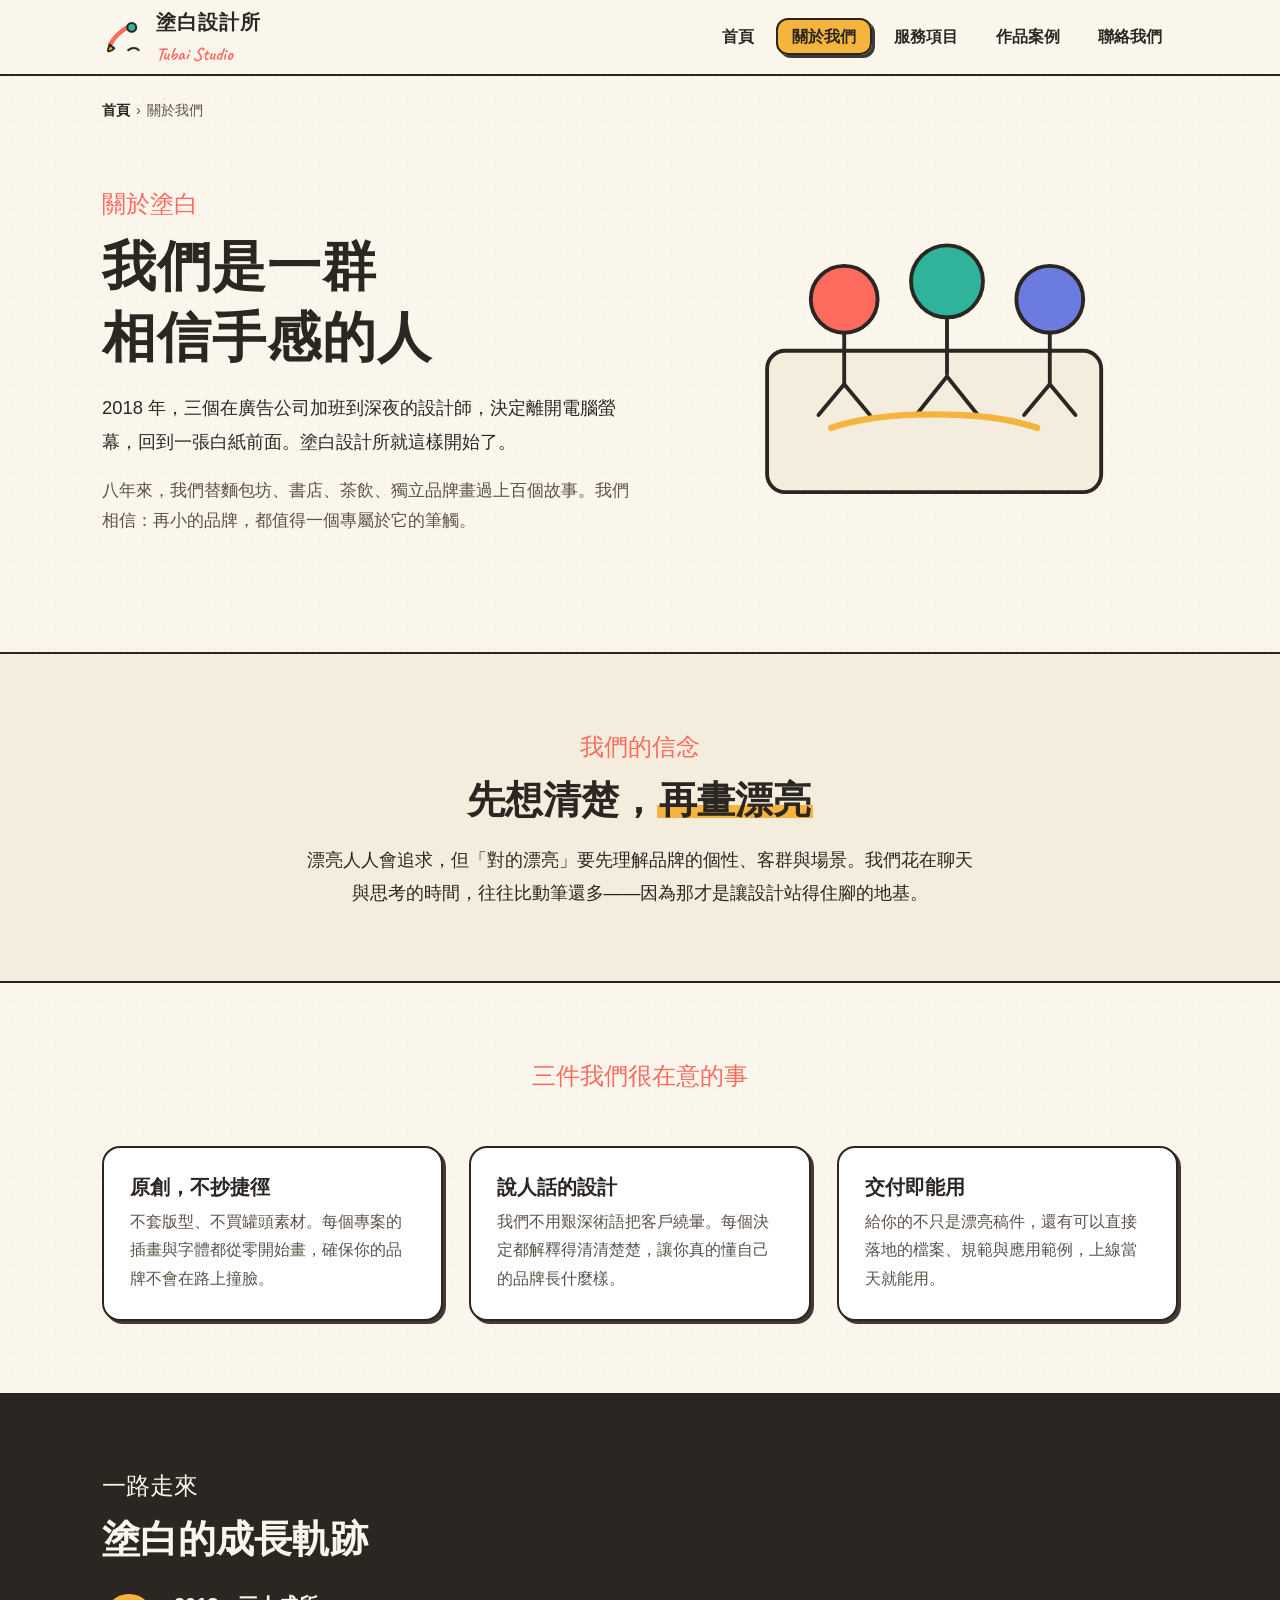
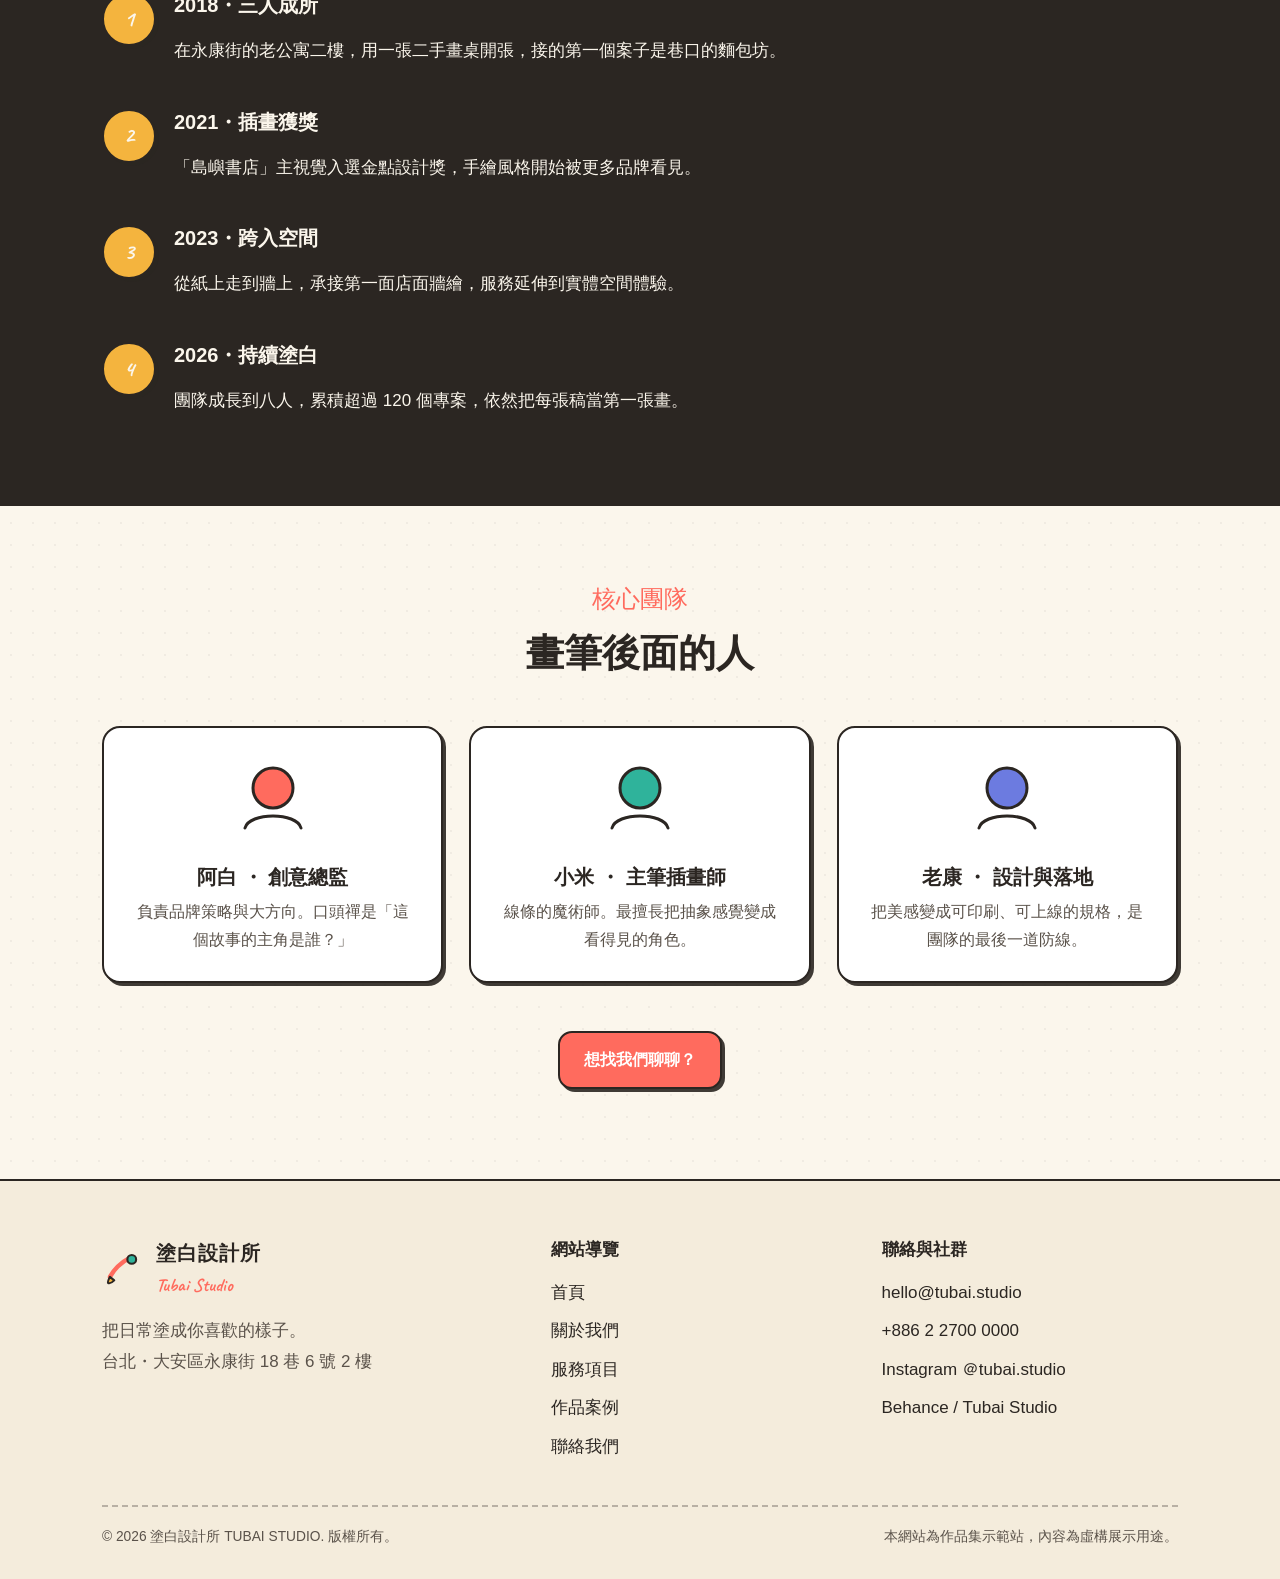
==== about.html @ 1f102efc "塗白設計所 TUBAI STUDIO — 手繪品牌官網（5 頁，預覽版）" ====
<!DOCTYPE html>
<html lang="zh-Hant">
<head>
<meta charset="UTF-8">
<meta name="viewport" content="width=device-width, initial-scale=1">
<title>關於塗白設計所｜我們的故事與設計理念 - TUBAI STUDIO</title>
<meta name="description" content="認識塗白設計所：一群相信手感的插畫與品牌設計師。了解我們的成立故事、設計理念「先想清楚、再畫漂亮」與三人核心團隊。">
<meta name="keywords" content="塗白設計所介紹,設計工作室理念,插畫師團隊,品牌設計師,台北插畫工作室,手繪設計流程">
<meta name="author" content="塗白設計所 TUBAI STUDIO">
<link rel="canonical" href="https://izzo24.github.io/tubai-studio/about.html">
<meta property="og:type" content="article">
<meta property="og:site_name" content="塗白設計所 TUBAI STUDIO">
<meta property="og:title" content="關於塗白設計所｜我們的故事與設計理念">
<meta property="og:description" content="一群相信手感的插畫與品牌設計師。先想清楚、再畫漂亮，是我們八年來不變的工作方式。">
<meta property="og:url" content="https://izzo24.github.io/tubai-studio/about.html">
<meta property="og:image" content="https://izzo24.github.io/tubai-studio/assets/og-cover.png">
<meta property="og:locale" content="zh_TW">
<meta name="twitter:card" content="summary_large_image">
<meta name="twitter:title" content="關於塗白設計所｜我們的故事與設計理念">
<meta name="twitter:description" content="一群相信手感的插畫與品牌設計師。先想清楚、再畫漂亮。">
<meta name="twitter:image" content="https://izzo24.github.io/tubai-studio/assets/og-cover.png">
<link rel="icon" type="image/svg+xml" href="./assets/favicon.svg">
<link rel="apple-touch-icon" href="./assets/favicon.png">
<link rel="stylesheet" href="./assets/style.css">
<script type="application/ld+json">
{
  "@context":"https://schema.org",
  "@type":"AboutPage",
  "name":"關於塗白設計所",
  "url":"https://izzo24.github.io/tubai-studio/about.html",
  "description":"塗白設計所的成立故事、設計理念與核心團隊介紹。",
  "publisher":{"@type":"Organization","name":"塗白設計所 TUBAI STUDIO","url":"https://izzo24.github.io/tubai-studio/"}
}
</script>
<script type="application/ld+json">
{
  "@context":"https://schema.org",
  "@type":"BreadcrumbList",
  "itemListElement":[
    {"@type":"ListItem","position":1,"name":"首頁","item":"https://izzo24.github.io/tubai-studio/"},
    {"@type":"ListItem","position":2,"name":"關於我們","item":"https://izzo24.github.io/tubai-studio/about.html"}
  ]
}
</script>
</head>
<body>
<header class="site-header">
  <div class="wrap nav">
    <a class="brand" href="./index.html" aria-label="塗白設計所首頁">
      <svg viewBox="0 0 48 48" aria-hidden="true"><g fill="none" stroke="#2B2622" stroke-width="2.4" stroke-linecap="round" stroke-linejoin="round"><path d="M9 33c5-9 12-16 23-22" stroke="#FF6B5E" stroke-width="5"/><path d="M9 33c-2 4-3 6-2 7 2 1 5-1 7-3z" fill="#F4B43E"/><circle cx="34" cy="13" r="5" fill="#2FB39B"/><path d="M30 39c4-3 9-3 12 0"/></g></svg>
      <span><span class="zh">塗白設計所</span><br><span class="en">Tubai Studio</span></span>
    </a>
    <button class="nav-toggle" aria-label="開啟選單" aria-expanded="false" aria-controls="primary-nav"><span></span></button>
    <nav aria-label="主要導覽">
      <ul class="nav-links" id="primary-nav">
        <li><a href="./index.html">首頁</a></li>
        <li><a href="./about.html" aria-current="page">關於我們</a></li>
        <li><a href="./services.html">服務項目</a></li>
        <li><a href="./works.html">作品案例</a></li>
        <li><a href="./contact.html">聯絡我們</a></li>
      </ul>
    </nav>
  </div>
</header>

<div class="wrap"><nav class="crumbs" aria-label="麵包屑"><a href="./index.html">首頁</a><span>›</span>關於我們</nav></div>

<main>
<section style="padding-top:34px;">
  <div class="wrap hero-grid">
    <div>
      <p class="eyebrow">關於塗白</p>
      <h1>我們是一群<br>相信手感的人</h1>
      <p class="lead">2018 年，三個在廣告公司加班到深夜的設計師，決定離開電腦螢幕，回到一張白紙前面。塗白設計所就這樣開始了。</p>
      <p>八年來，我們替麵包坊、書店、茶飲、獨立品牌畫過上百個故事。我們相信：再小的品牌，都值得一個專屬於它的筆觸。</p>
    </div>
    <div class="hero-art">
      <svg class="float" viewBox="0 0 380 320" role="img" aria-label="手繪插畫：三個人圍著一張畫桌一起塗鴉">
        <g fill="none" stroke="#2B2622" stroke-width="3" stroke-linecap="round" stroke-linejoin="round">
          <rect x="60" y="150" width="260" height="110" rx="14" fill="#F4ECDC"/>
          <circle cx="120" cy="110" r="26" fill="#FF6B5E"/><path d="M120 136v40" /><path d="M100 200l20-24 20 24"/>
          <circle cx="200" cy="96" r="28" fill="#2FB39B"/><path d="M200 124v44"/><path d="M176 200l24-30 24 30"/>
          <circle cx="280" cy="110" r="26" fill="#6C7BE0"/><path d="M280 136v40"/><path d="M260 200l20-24 20 24"/>
          <path d="M110 210c40-14 120-14 160 0" stroke="#F4B43E" stroke-width="5"/>
        </g>
      </svg>
    </div>
  </div>
</section>

<section style="background:var(--paper-2);border-top:2.5px solid var(--line);border-bottom:2.5px solid var(--line);">
  <div class="wrap center">
    <p class="eyebrow">我們的信念</p>
    <h2>先想清楚，<span class="underline">再畫漂亮</span></h2>
    <p class="lead" style="max-width:680px;margin:0 auto;">漂亮人人會追求，但「對的漂亮」要先理解品牌的個性、客群與場景。我們花在聊天與思考的時間，往往比動筆還多——因為那才是讓設計站得住腳的地基。</p>
  </div>
</section>

<section>
  <div class="wrap">
    <p class="eyebrow center">三件我們很在意的事</p>
    <div class="grid cols-3 mt-l">
      <article class="card reveal"><h3>原創，不抄捷徑</h3><p>不套版型、不買罐頭素材。每個專案的插畫與字體都從零開始畫，確保你的品牌不會在路上撞臉。</p></article>
      <article class="card reveal"><h3>說人話的設計</h3><p>我們不用艱深術語把客戶繞暈。每個決定都解釋得清清楚楚，讓你真的懂自己的品牌長什麼樣。</p></article>
      <article class="card reveal"><h3>交付即能用</h3><p>給你的不只是漂亮稿件，還有可以直接落地的檔案、規範與應用範例，上線當天就能用。</p></article>
    </div>
  </div>
</section>

<section class="band">
  <div class="wrap">
    <p class="eyebrow">一路走來</p>
    <h2>塗白的成長軌跡</h2>
    <div class="steps mt-m">
      <div class="step reveal"><div class="num"></div><div><h3 style="color:var(--paper)">2018・三人成所</h3><p>在永康街的老公寓二樓，用一張二手畫桌開張，接的第一個案子是巷口的麵包坊。</p></div></div>
      <div class="step reveal"><div class="num"></div><div><h3 style="color:var(--paper)">2021・插畫獲獎</h3><p>「島嶼書店」主視覺入選金點設計獎，手繪風格開始被更多品牌看見。</p></div></div>
      <div class="step reveal"><div class="num"></div><div><h3 style="color:var(--paper)">2023・跨入空間</h3><p>從紙上走到牆上，承接第一面店面牆繪，服務延伸到實體空間體驗。</p></div></div>
      <div class="step reveal"><div class="num"></div><div><h3 style="color:var(--paper)">2026・持續塗白</h3><p>團隊成長到八人，累積超過 120 個專案，依然把每張稿當第一張畫。</p></div></div>
    </div>
  </div>
</section>

<section>
  <div class="wrap">
    <p class="eyebrow center">核心團隊</p>
    <h2 class="center">畫筆後面的人</h2>
    <div class="grid cols-3 mt-l">
      <article class="card center reveal">
        <svg class="icon" style="width:88px;height:88px;margin:0 auto 12px;" viewBox="0 0 88 88" aria-hidden="true"><g fill="none" stroke="#2B2622" stroke-width="3" stroke-linecap="round"><circle cx="44" cy="34" r="20" fill="#FF6B5E"/><path d="M16 74c4-16 52-16 56 0"/></g></svg>
        <h3>阿白 ・ 創意總監</h3><p>負責品牌策略與大方向。口頭禪是「這個故事的主角是誰？」</p>
      </article>
      <article class="card center reveal">
        <svg class="icon" style="width:88px;height:88px;margin:0 auto 12px;" viewBox="0 0 88 88" aria-hidden="true"><g fill="none" stroke="#2B2622" stroke-width="3" stroke-linecap="round"><circle cx="44" cy="34" r="20" fill="#2FB39B"/><path d="M16 74c4-16 52-16 56 0"/></g></svg>
        <h3>小米 ・ 主筆插畫師</h3><p>線條的魔術師。最擅長把抽象感覺變成看得見的角色。</p>
      </article>
      <article class="card center reveal">
        <svg class="icon" style="width:88px;height:88px;margin:0 auto 12px;" viewBox="0 0 88 88" aria-hidden="true"><g fill="none" stroke="#2B2622" stroke-width="3" stroke-linecap="round"><circle cx="44" cy="34" r="20" fill="#6C7BE0"/><path d="M16 74c4-16 52-16 56 0"/></g></svg>
        <h3>老康 ・ 設計與落地</h3><p>把美感變成可印刷、可上線的規格，是團隊的最後一道防線。</p>
      </article>
    </div>
    <p class="center mt-l"><a class="btn" href="./contact.html">想找我們聊聊？</a></p>
  </div>
</section>
</main>

<footer class="site-footer">
  <div class="wrap">
    <div class="foot-grid">
      <div>
        <a class="brand" href="./index.html" aria-label="塗白設計所首頁">
          <svg viewBox="0 0 48 48" aria-hidden="true"><g fill="none" stroke="#2B2622" stroke-width="2.4" stroke-linecap="round" stroke-linejoin="round"><path d="M9 33c5-9 12-16 23-22" stroke="#FF6B5E" stroke-width="5"/><path d="M9 33c-2 4-3 6-2 7 2 1 5-1 7-3z" fill="#F4B43E"/><circle cx="34" cy="13" r="5" fill="#2FB39B"/></g></svg>
          <span><span class="zh">塗白設計所</span><br><span class="en">Tubai Studio</span></span>
        </a>
        <p class="mt-s">把日常塗成你喜歡的樣子。<br>台北・大安區永康街 18 巷 6 號 2 樓</p>
      </div>
      <div><h4>網站導覽</h4><ul><li><a href="./index.html">首頁</a></li><li><a href="./about.html">關於我們</a></li><li><a href="./services.html">服務項目</a></li><li><a href="./works.html">作品案例</a></li><li><a href="./contact.html">聯絡我們</a></li></ul></div>
      <div><h4>聯絡與社群</h4><ul><li><a href="./contact.html">hello@tubai.studio</a></li><li><a href="./contact.html">+886 2 2700 0000</a></li><li><a href="./contact.html">Instagram ＠tubai.studio</a></li><li><a href="./contact.html">Behance / Tubai Studio</a></li></ul></div>
    </div>
    <div class="foot-bottom">
      <span>© <span data-year>2026</span> 塗白設計所 TUBAI STUDIO. 版權所有。</span>
      <span>本網站為作品集示範站，內容為虛構展示用途。</span>
    </div>
  </div>
</footer>
<script src="./assets/main.js"></script>
</body>
</html>
---- assets/style.css ----
/* ===========================================================
   塗白設計所 TUBAI STUDIO — 手繪塗鴉風格樣式
   色彩、字體、版面皆以 CSS 變數管理；RWD 行動優先
   =========================================================== */
@import url('https://fonts.googleapis.com/css2?family=Gaegu:wght@400;700&family=Caveat:wght@500;700&display=swap');

:root{
  --paper:#FBF6EC;
  --paper-2:#F4ECDC;
  --ink:#2B2622;
  --ink-soft:#5A524A;
  --line:#2B2622;
  --coral:#FF6B5E;
  --mustard:#F4B43E;
  --teal:#2FB39B;
  --peri:#6C7BE0;
  --pink:#F58FB4;
  --white:#FFFFFF;
  --shadow:6px 6px 0 rgba(43,38,34,.9);
  --shadow-sm:3px 3px 0 rgba(43,38,34,.9);
  --radius:18px;
  --maxw:1120px;
  --hand:'Caveat',cursive;
  --zh:"PingFang TC","Noto Sans TC","Microsoft JhengHei","Heiti TC",sans-serif;
}

*{box-sizing:border-box;}
html{scroll-behavior:smooth;}
body{
  margin:0;
  font-family:var(--zh);
  color:var(--ink);
  background-color:var(--paper);
  background-image:
    radial-gradient(rgba(43,38,34,.05) 1px, transparent 1px);
  background-size:22px 22px;
  line-height:1.8;
  font-size:17px;
  -webkit-font-smoothing:antialiased;
}
img{max-width:100%;display:block;}
a{color:var(--ink);text-decoration:none;}
.wrap{max-width:var(--maxw);margin:0 auto;padding:0 22px;}

/* ---------- 手繪邊框小工具 ---------- */
.sketch{
  border:2.5px solid var(--line);
  border-radius:255px 15px 225px 15px/15px 225px 15px 255px;
  background:var(--white);
}
.tape{
  position:absolute;width:90px;height:26px;
  background:rgba(244,180,62,.55);
  border:1px dashed rgba(43,38,34,.35);
  transform:rotate(-4deg);
}

/* ---------- 導覽列 ---------- */
.site-header{
  position:sticky;top:0;z-index:50;
  background:rgba(251,246,236,.92);
  backdrop-filter:blur(6px);
  border-bottom:2.5px solid var(--line);
}
.nav{display:flex;align-items:center;justify-content:space-between;height:74px;}
.brand{display:flex;align-items:center;gap:12px;font-weight:700;}
.brand svg{width:42px;height:42px;flex:none;}
.brand .zh{font-size:1.25rem;letter-spacing:1px;}
.brand .en{font-family:var(--hand);font-size:1.15rem;color:var(--coral);line-height:1;}
.nav-links{display:flex;gap:6px;align-items:center;list-style:none;margin:0;padding:0;}
.nav-links a{
  padding:8px 14px;border-radius:12px;font-weight:700;font-size:.98rem;
  border:2.5px solid transparent;transition:.15s;
}
.nav-links a:hover{border-color:var(--line);background:var(--white);}
.nav-links a[aria-current="page"]{background:var(--mustard);border-color:var(--line);box-shadow:var(--shadow-sm);}
.nav-toggle{display:none;background:var(--white);border:2.5px solid var(--line);border-radius:12px;
  width:46px;height:42px;cursor:pointer;align-items:center;justify-content:center;}
.nav-toggle span,.nav-toggle span::before,.nav-toggle span::after{
  content:"";display:block;width:22px;height:2.6px;background:var(--ink);border-radius:3px;position:relative;}
.nav-toggle span::before{position:absolute;top:-7px;}
.nav-toggle span::after{position:absolute;top:7px;}

/* ---------- 區塊通用 ---------- */
section{padding:72px 0;}
.eyebrow{font-family:var(--hand);font-size:1.5rem;color:var(--coral);margin:0 0 6px;}
h1,h2,h3{line-height:1.3;margin:0 0 18px;}
h1{font-size:clamp(2.1rem,5vw,3.4rem);font-weight:700;letter-spacing:1px;}
h2{font-size:clamp(1.7rem,3.6vw,2.4rem);}
h3{font-size:1.25rem;}
p{margin:0 0 18px;color:var(--ink-soft);}
.lead{font-size:1.15rem;color:var(--ink);}
.underline{
  background:linear-gradient(transparent 62%, var(--mustard) 62% 92%, transparent 92%);
  padding:0 2px;
}

/* ---------- 按鈕 ---------- */
.btn{
  display:inline-flex;align-items:center;gap:8px;
  font-weight:700;font-size:1rem;cursor:pointer;
  padding:13px 24px;border-radius:14px;
  border:2.5px solid var(--line);background:var(--coral);color:var(--white);
  box-shadow:var(--shadow-sm);transition:transform .12s,box-shadow .12s;
}
.btn:hover{transform:translate(-2px,-2px);box-shadow:5px 5px 0 rgba(43,38,34,.9);}
.btn.alt{background:var(--white);color:var(--ink);}
.btn.teal{background:var(--teal);color:var(--white);}

/* ---------- Hero ---------- */
.hero{position:relative;padding:84px 0 64px;}
.hero-grid{display:grid;grid-template-columns:1.05fr .95fr;gap:48px;align-items:center;}
.hero h1 span.brush{color:var(--coral);}
.hero .actions{display:flex;gap:14px;flex-wrap:wrap;margin-top:8px;}
.hero-art{position:relative;}

/* ---------- 卡片網格 ---------- */
.grid{display:grid;gap:26px;}
.grid.cols-3{grid-template-columns:repeat(3,1fr);}
.grid.cols-2{grid-template-columns:repeat(2,1fr);}
.card{
  position:relative;background:var(--white);
  border:2.5px solid var(--line);border-radius:var(--radius);
  padding:26px;box-shadow:var(--shadow-sm);transition:transform .14s;
}
.card:hover{transform:translateY(-4px);}
.card .icon{width:64px;height:64px;margin-bottom:14px;}
.card h3{margin-bottom:8px;}
.card p{margin-bottom:0;font-size:.98rem;}
.badge{
  display:inline-block;font-family:var(--hand);font-size:1.2rem;
  background:var(--peri);color:var(--white);border:2.5px solid var(--line);
  padding:1px 12px;border-radius:20px;transform:rotate(-2deg);
}

/* ---------- 作品 ---------- */
.work{
  position:relative;border:2.5px solid var(--line);border-radius:var(--radius);
  overflow:hidden;background:var(--white);box-shadow:var(--shadow-sm);
}
.work .thumb{aspect-ratio:4/3;border-bottom:2.5px solid var(--line);}
.work .meta{padding:18px 20px;}
.work .meta h3{margin-bottom:4px;}
.work .meta p{margin:0;font-size:.92rem;}
.tag{
  display:inline-block;font-size:.8rem;font-weight:700;
  background:var(--paper-2);border:2px solid var(--line);border-radius:20px;
  padding:2px 10px;margin:6px 6px 0 0;
}

/* ---------- 區塊：彩色橫幅 ---------- */
.band{background:var(--ink);color:var(--paper);position:relative;overflow:hidden;}
.band h2,.band p{color:var(--paper);}
.band .wrap{position:relative;z-index:2;}

/* ---------- 步驟流程 ---------- */
.steps{counter-reset:step;display:grid;gap:24px;}
.step{display:flex;gap:18px;align-items:flex-start;}
.step .num{
  counter-increment:step;flex:none;width:54px;height:54px;border-radius:50%;
  border:2.5px solid var(--line);background:var(--mustard);
  display:flex;align-items:center;justify-content:center;font-weight:700;font-size:1.4rem;
  font-family:var(--hand);box-shadow:var(--shadow-sm);
}
.step .num::before{content:counter(step);}

/* ---------- 表單 ---------- */
.form-grid{display:grid;gap:18px;grid-template-columns:1fr 1fr;}
.field{display:flex;flex-direction:column;gap:6px;}
.field.full{grid-column:1/-1;}
label{font-weight:700;font-size:.95rem;}
input,textarea,select{
  font-family:var(--zh);font-size:1rem;padding:12px 14px;
  border:2.5px solid var(--line);border-radius:12px;background:var(--white);color:var(--ink);
}
input:focus,textarea:focus,select:focus{outline:none;box-shadow:var(--shadow-sm);}
.form-note{font-size:.86rem;color:var(--ink-soft);}
.form-status{font-weight:700;color:var(--teal);min-height:1.4em;}

/* ---------- 麵包屑 ---------- */
.crumbs{font-size:.9rem;color:var(--ink-soft);padding-top:22px;}
.crumbs a{font-weight:700;}
.crumbs span{margin:0 6px;}

/* ---------- 統計 ---------- */
.stats{display:grid;grid-template-columns:repeat(4,1fr);gap:20px;text-align:center;}
.stat .n{font-family:var(--hand);font-size:3rem;color:var(--coral);line-height:1;}
.stat .l{font-weight:700;}

/* ---------- 頁尾 ---------- */
.site-footer{background:var(--paper-2);border-top:2.5px solid var(--line);padding:54px 0 30px;}
.foot-grid{display:grid;grid-template-columns:1.4fr 1fr 1fr;gap:34px;}
.foot-grid h4{margin:0 0 12px;font-size:1.05rem;}
.foot-grid ul{list-style:none;margin:0;padding:0;}
.foot-grid li{margin-bottom:8px;}
.foot-grid a:hover{color:var(--coral);}
.foot-bottom{margin-top:34px;padding-top:18px;border-top:2px dashed rgba(43,38,34,.3);
  display:flex;justify-content:space-between;flex-wrap:wrap;gap:10px;font-size:.86rem;color:var(--ink-soft);}

/* ---------- 雜項 ---------- */
.center{text-align:center;}
.mt-s{margin-top:14px;}.mt-m{margin-top:28px;}.mt-l{margin-top:48px;}
.divider-wave{display:block;width:100%;height:36px;color:var(--line);}
.float{animation:bob 5s ease-in-out infinite;}
@keyframes bob{0%,100%{transform:translateY(0)}50%{transform:translateY(-12px)}}
.reveal{opacity:0;transform:translateY(18px);transition:opacity .6s,transform .6s;}
.reveal.in{opacity:1;transform:none;}

/* ---------- RWD ---------- */
@media (max-width:860px){
  .hero-grid{grid-template-columns:1fr;gap:30px;}
  .grid.cols-3{grid-template-columns:1fr 1fr;}
  .foot-grid{grid-template-columns:1fr 1fr;}
  .stats{grid-template-columns:1fr 1fr;}
}
@media (max-width:640px){
  .nav-toggle{display:flex;}
  .nav-links{
    position:absolute;top:74px;left:0;right:0;flex-direction:column;align-items:stretch;
    background:var(--paper);border-bottom:2.5px solid var(--line);padding:14px 22px;gap:8px;
    display:none;
  }
  .nav-links.open{display:flex;}
  .nav-links a{padding:12px 14px;border:2px solid var(--line);background:var(--white);}
  .grid.cols-3,.grid.cols-2,.form-grid{grid-template-columns:1fr;}
  .foot-grid{grid-template-columns:1fr;}
  .stats{grid-template-columns:1fr 1fr;}
  section{padding:54px 0;}
}
@media (prefers-reduced-motion:reduce){
  *{animation:none!important;transition:none!important;}
  .reveal{opacity:1;transform:none;}
}
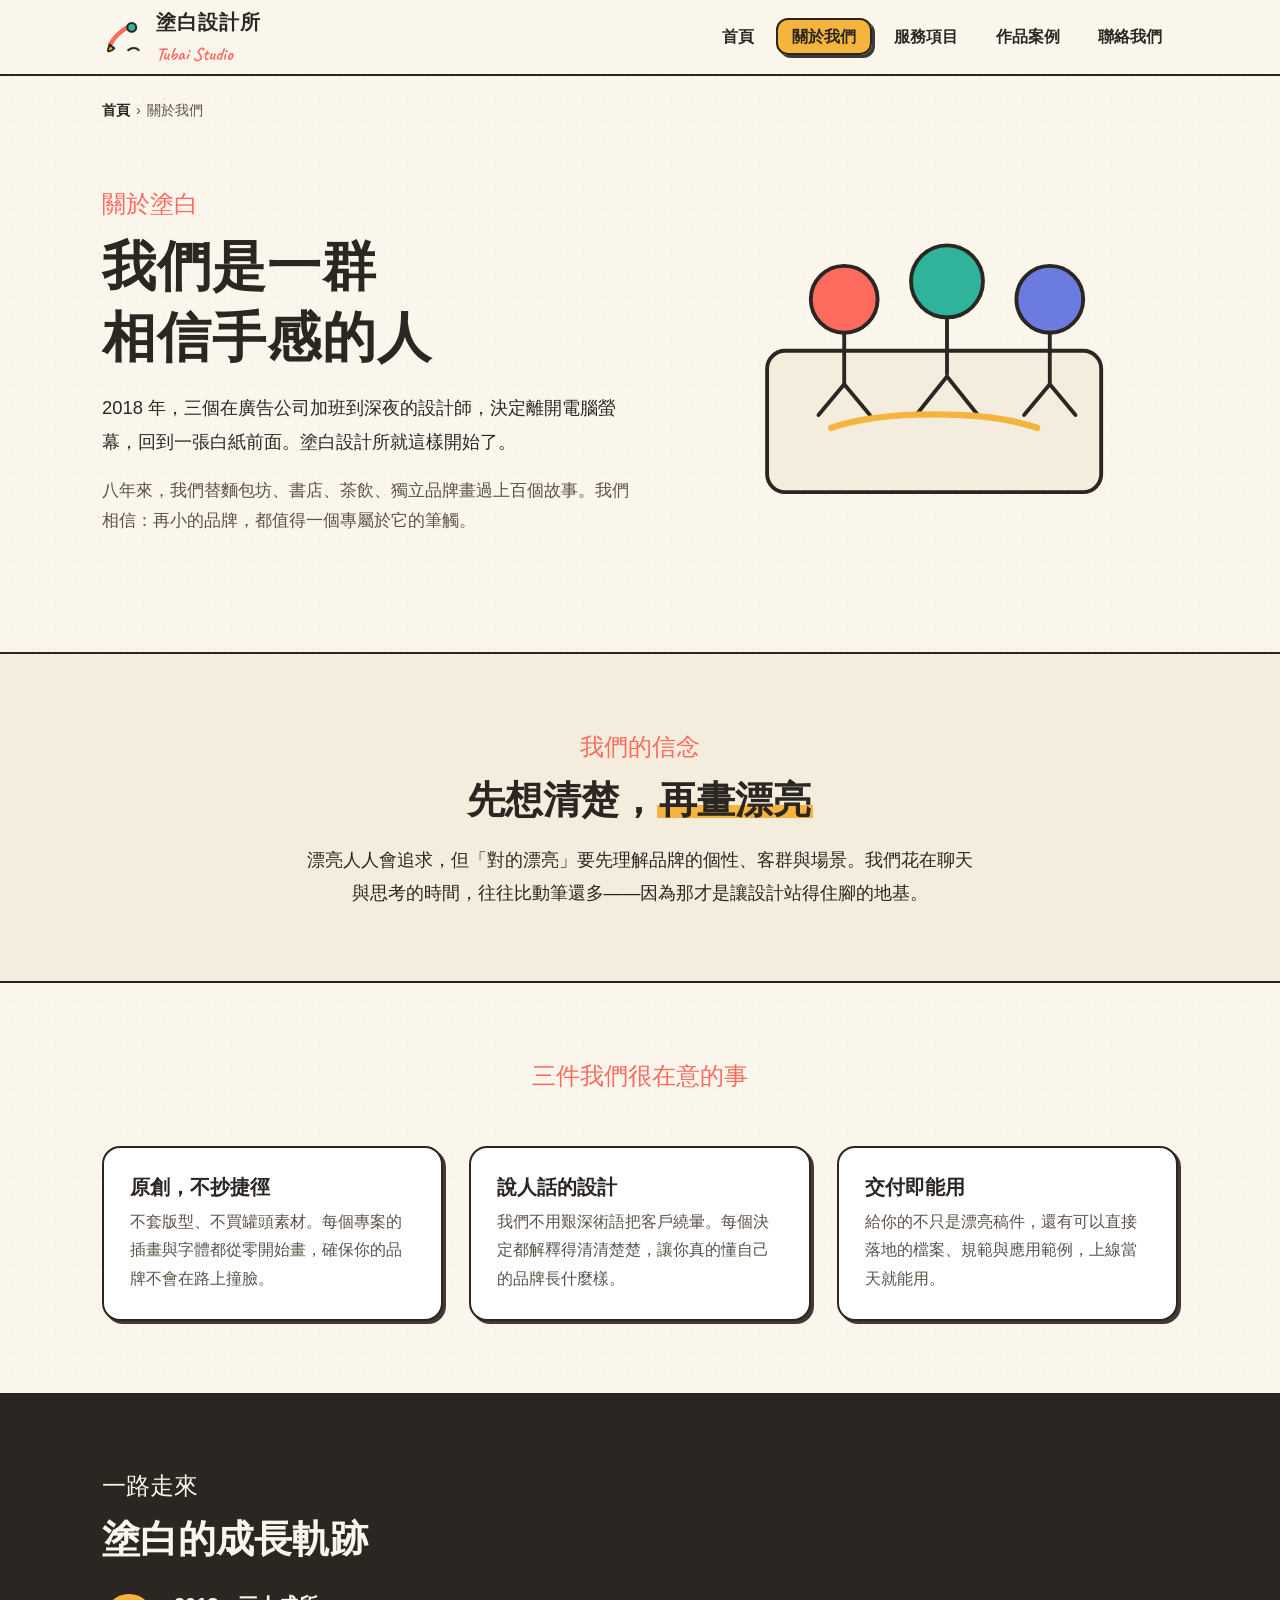
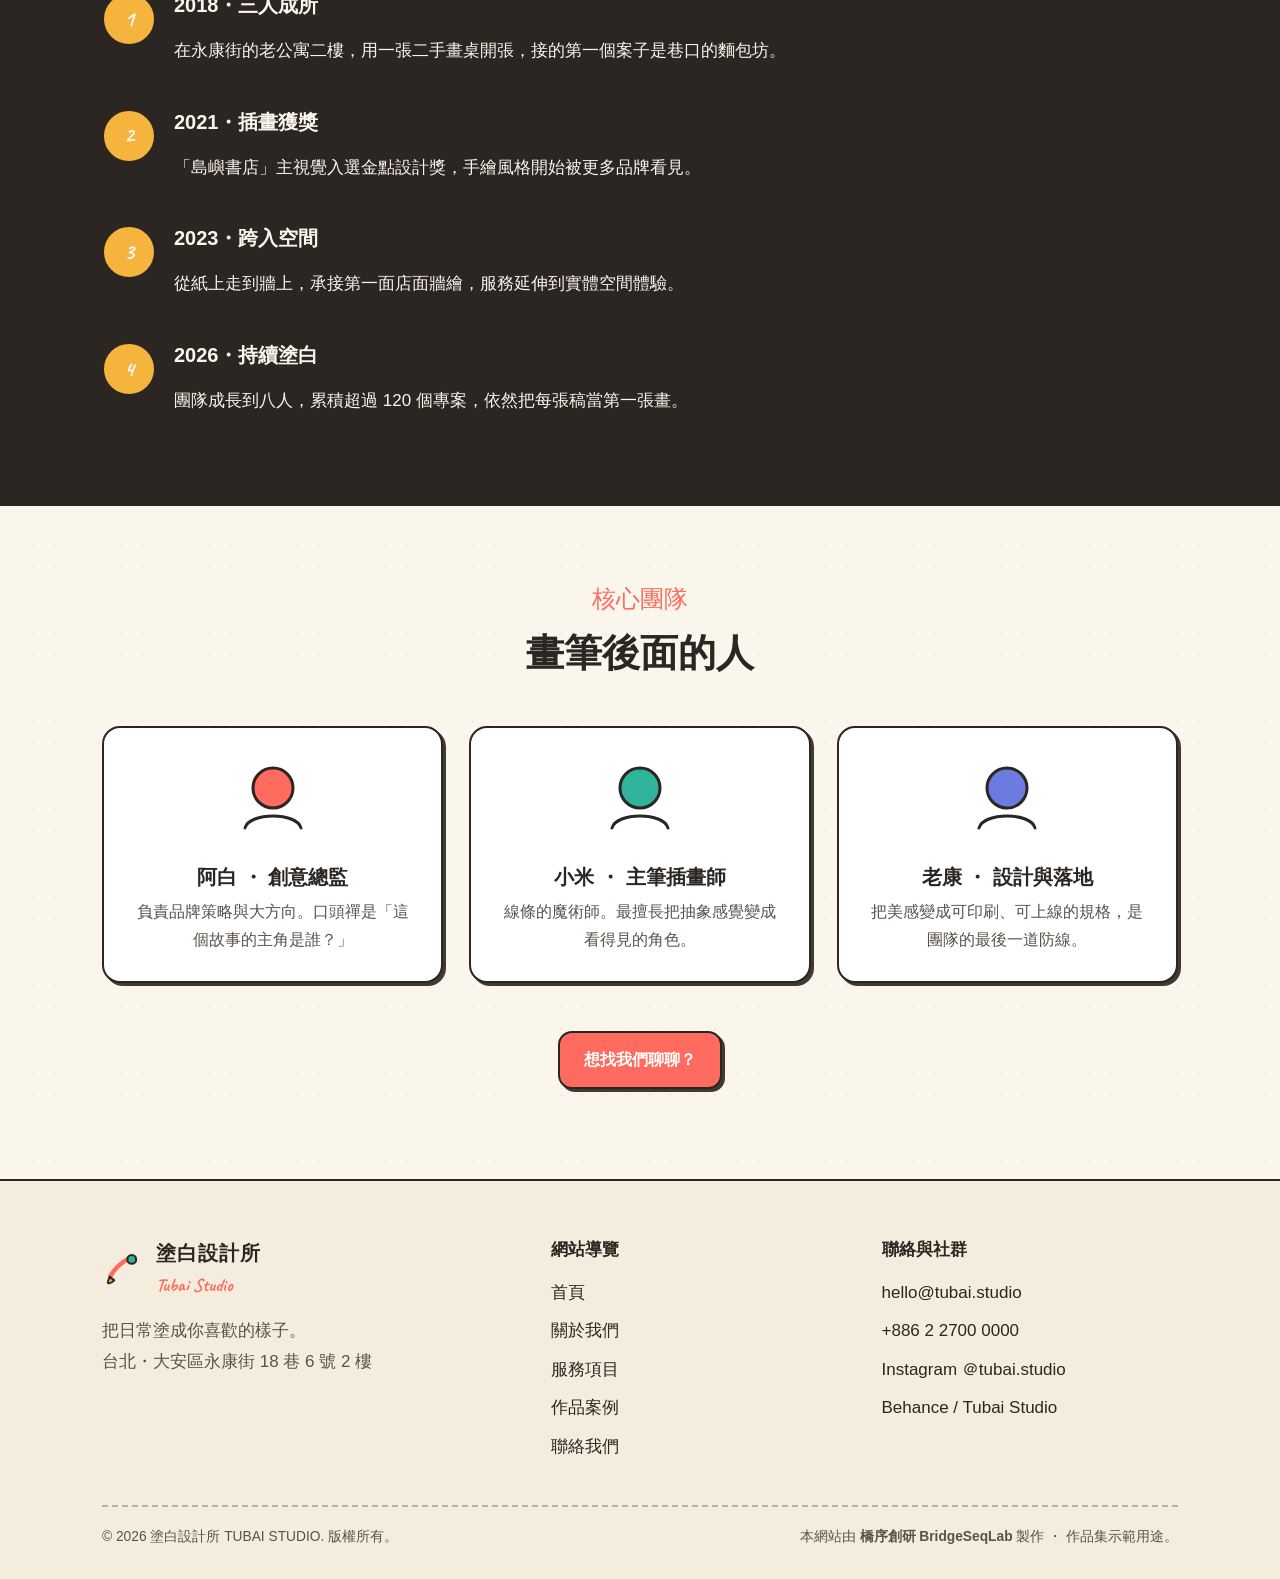
==== commit 52c208d2: "footer：加上製作公司 橋序創研 BridgeSeqLab 署名連結" ====
--- a/about.html
+++ b/about.html
@@ -158,7 +158,7 @@
     </div>
     <div class="foot-bottom">
       <span>© <span data-year>2026</span> 塗白設計所 TUBAI STUDIO. 版權所有。</span>
-      <span>本網站為作品集示範站，內容為虛構展示用途。</span>
+      <span>本網站由 <a href="https://bridgeseqlab.com" target="_blank" rel="noopener" style="font-weight:700;color:inherit;">橋序創研 BridgeSeqLab</a> 製作 ・ 作品集示範用途。</span>
     </div>
   </div>
 </footer>
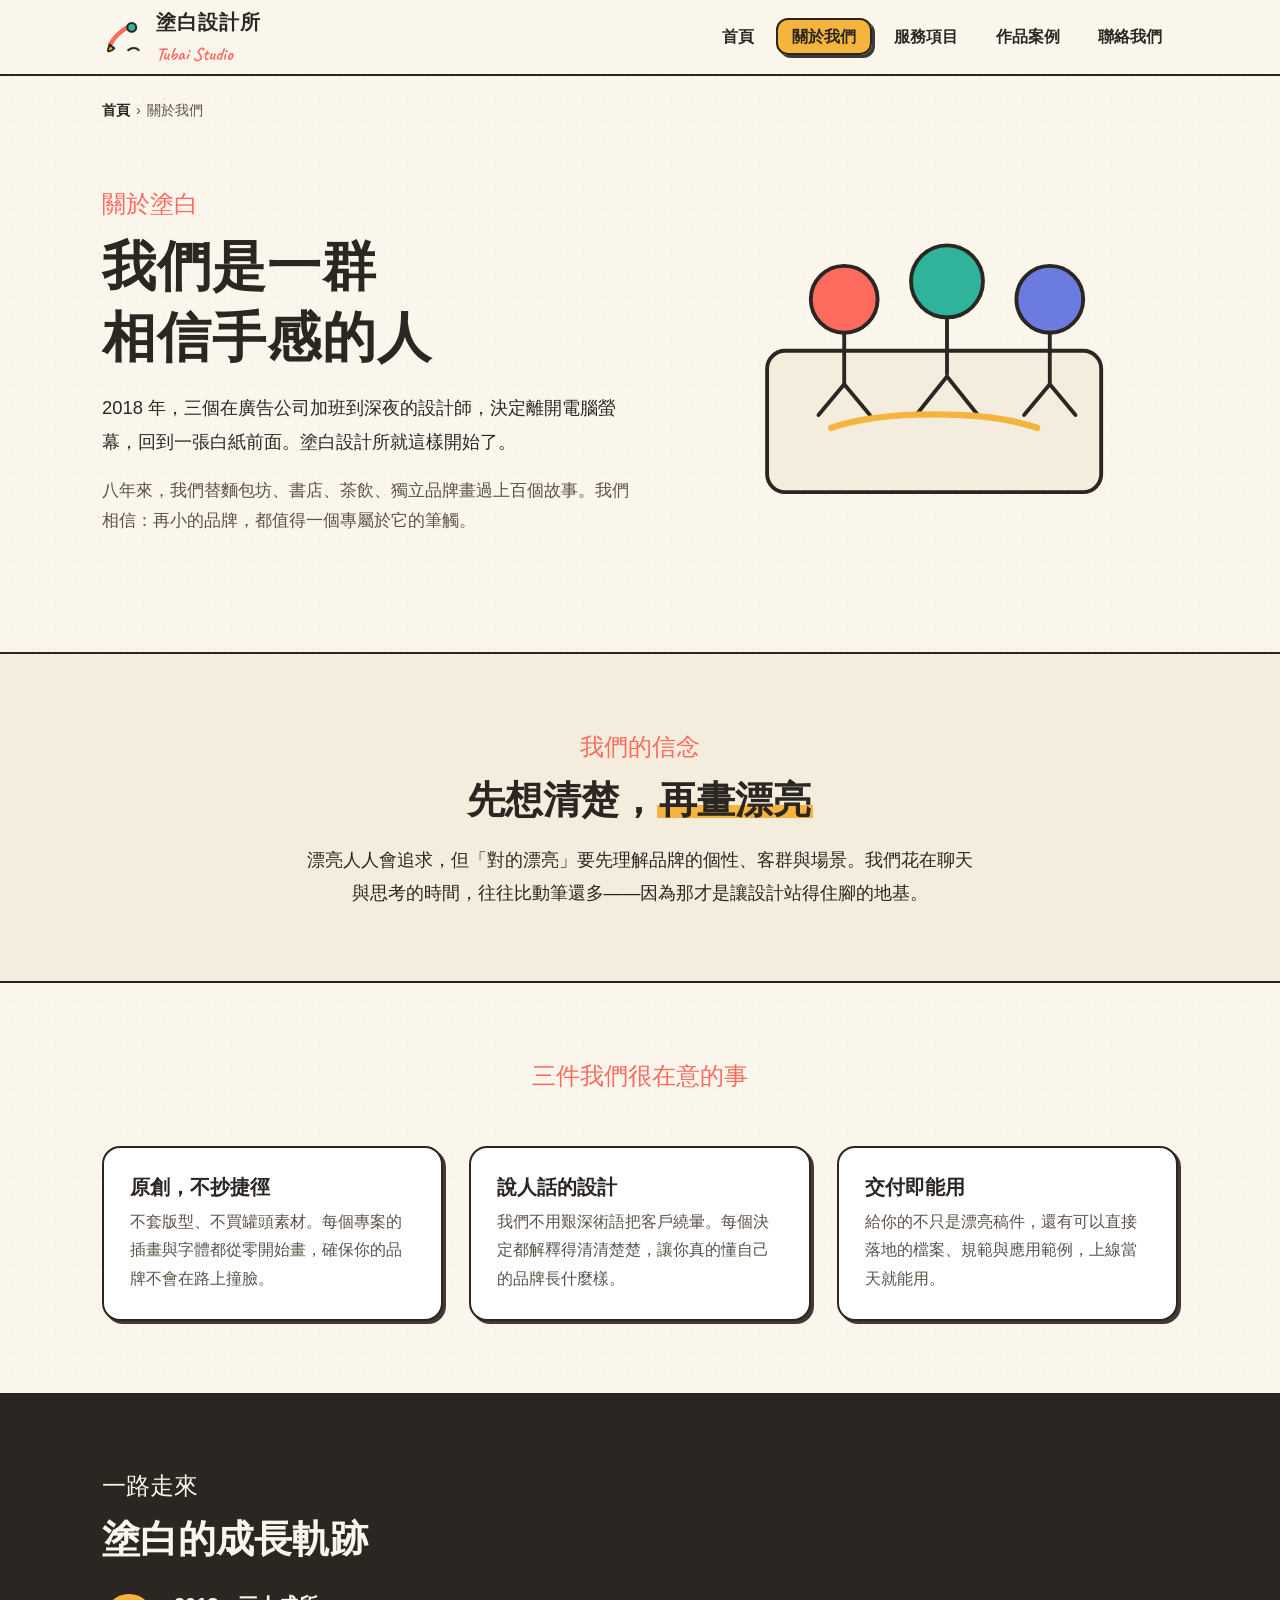
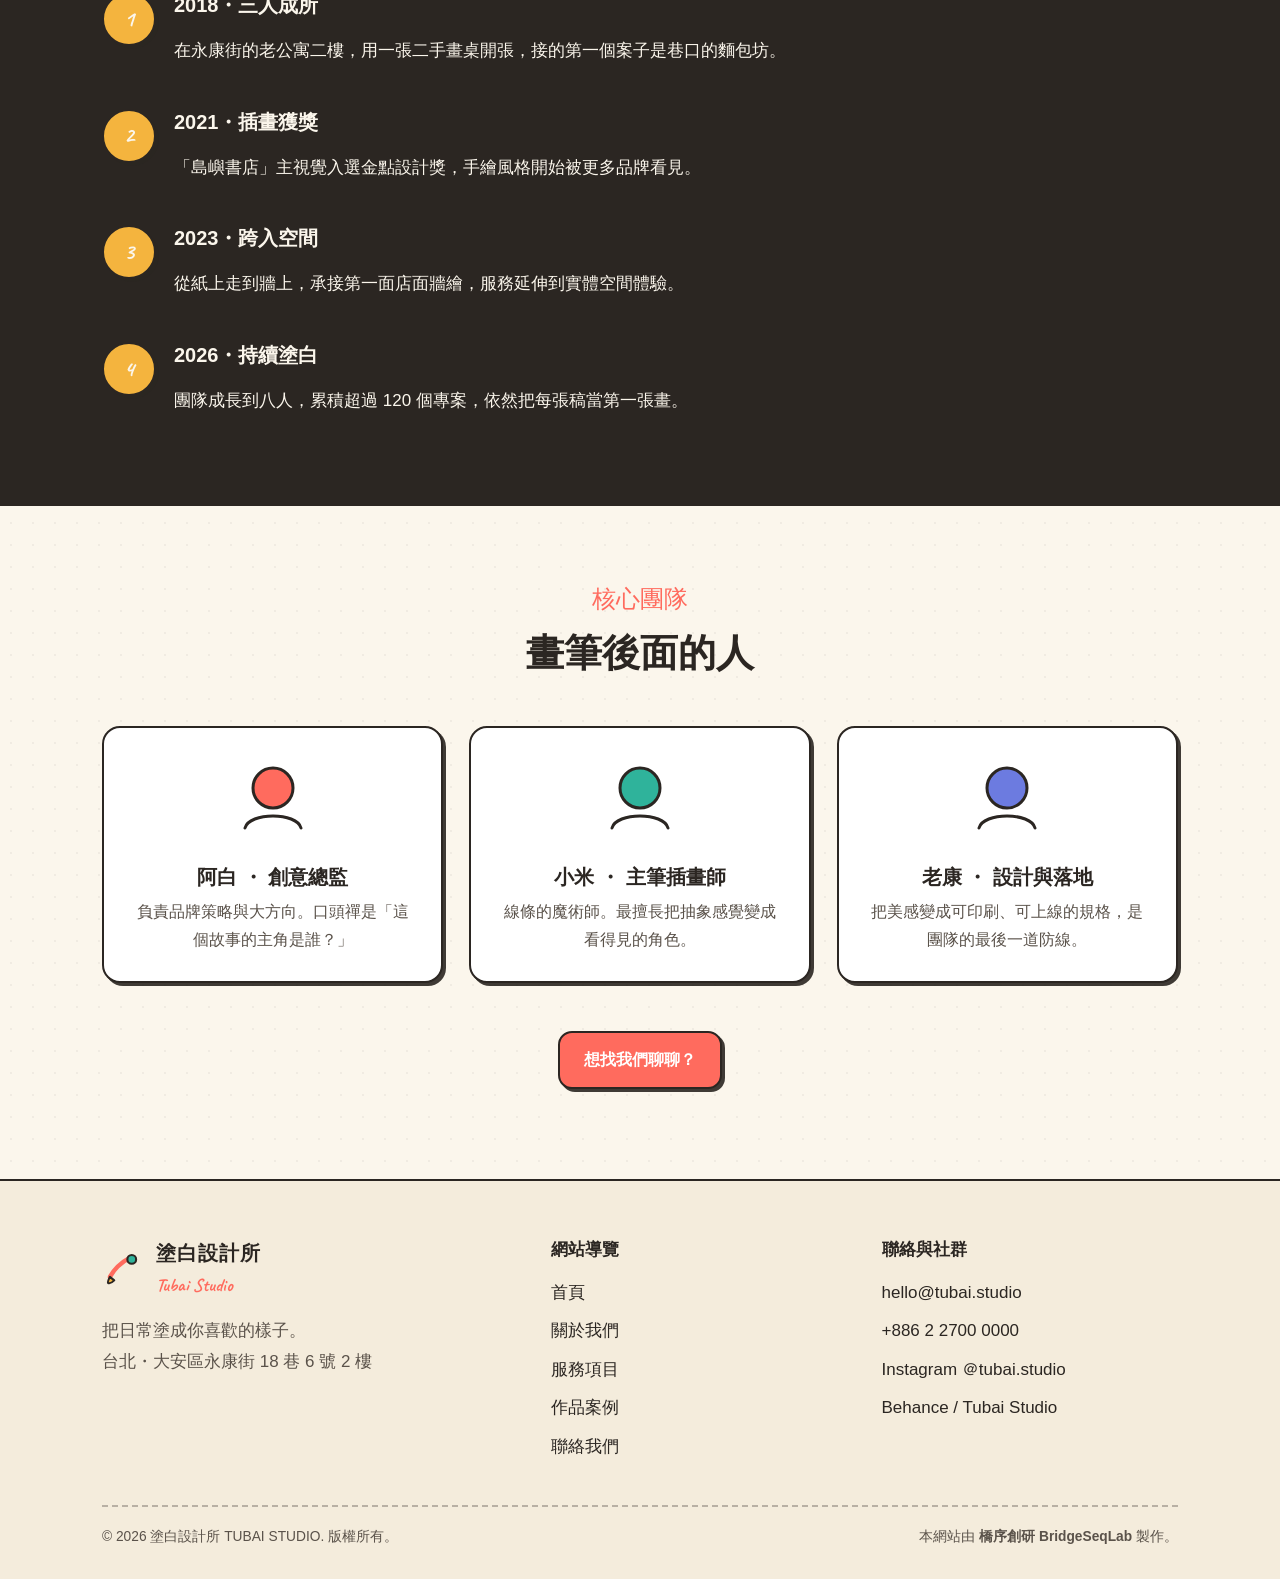
==== commit 716daea4: "chore: footer 移除「作品集示範用途」、表單改正式提示(準備上架) footer 保留「橋序創研製作」、移除「・作品集示範用途」(5 頁); contact 表單下方說明由「示範不傳真實資" ====
--- a/about.html
+++ b/about.html
@@ -158,7 +158,7 @@
     </div>
     <div class="foot-bottom">
       <span>© <span data-year>2026</span> 塗白設計所 TUBAI STUDIO. 版權所有。</span>
-      <span>本網站由 <a href="https://bridgeseqlab.com" target="_blank" rel="noopener" style="font-weight:700;color:inherit;">橋序創研 BridgeSeqLab</a> 製作 ・ 作品集示範用途。</span>
+      <span>本網站由 <a href="https://bridgeseqlab.com" target="_blank" rel="noopener" style="font-weight:700;color:inherit;">橋序創研 BridgeSeqLab</a> 製作。</span>
     </div>
   </div>
 </footer>
